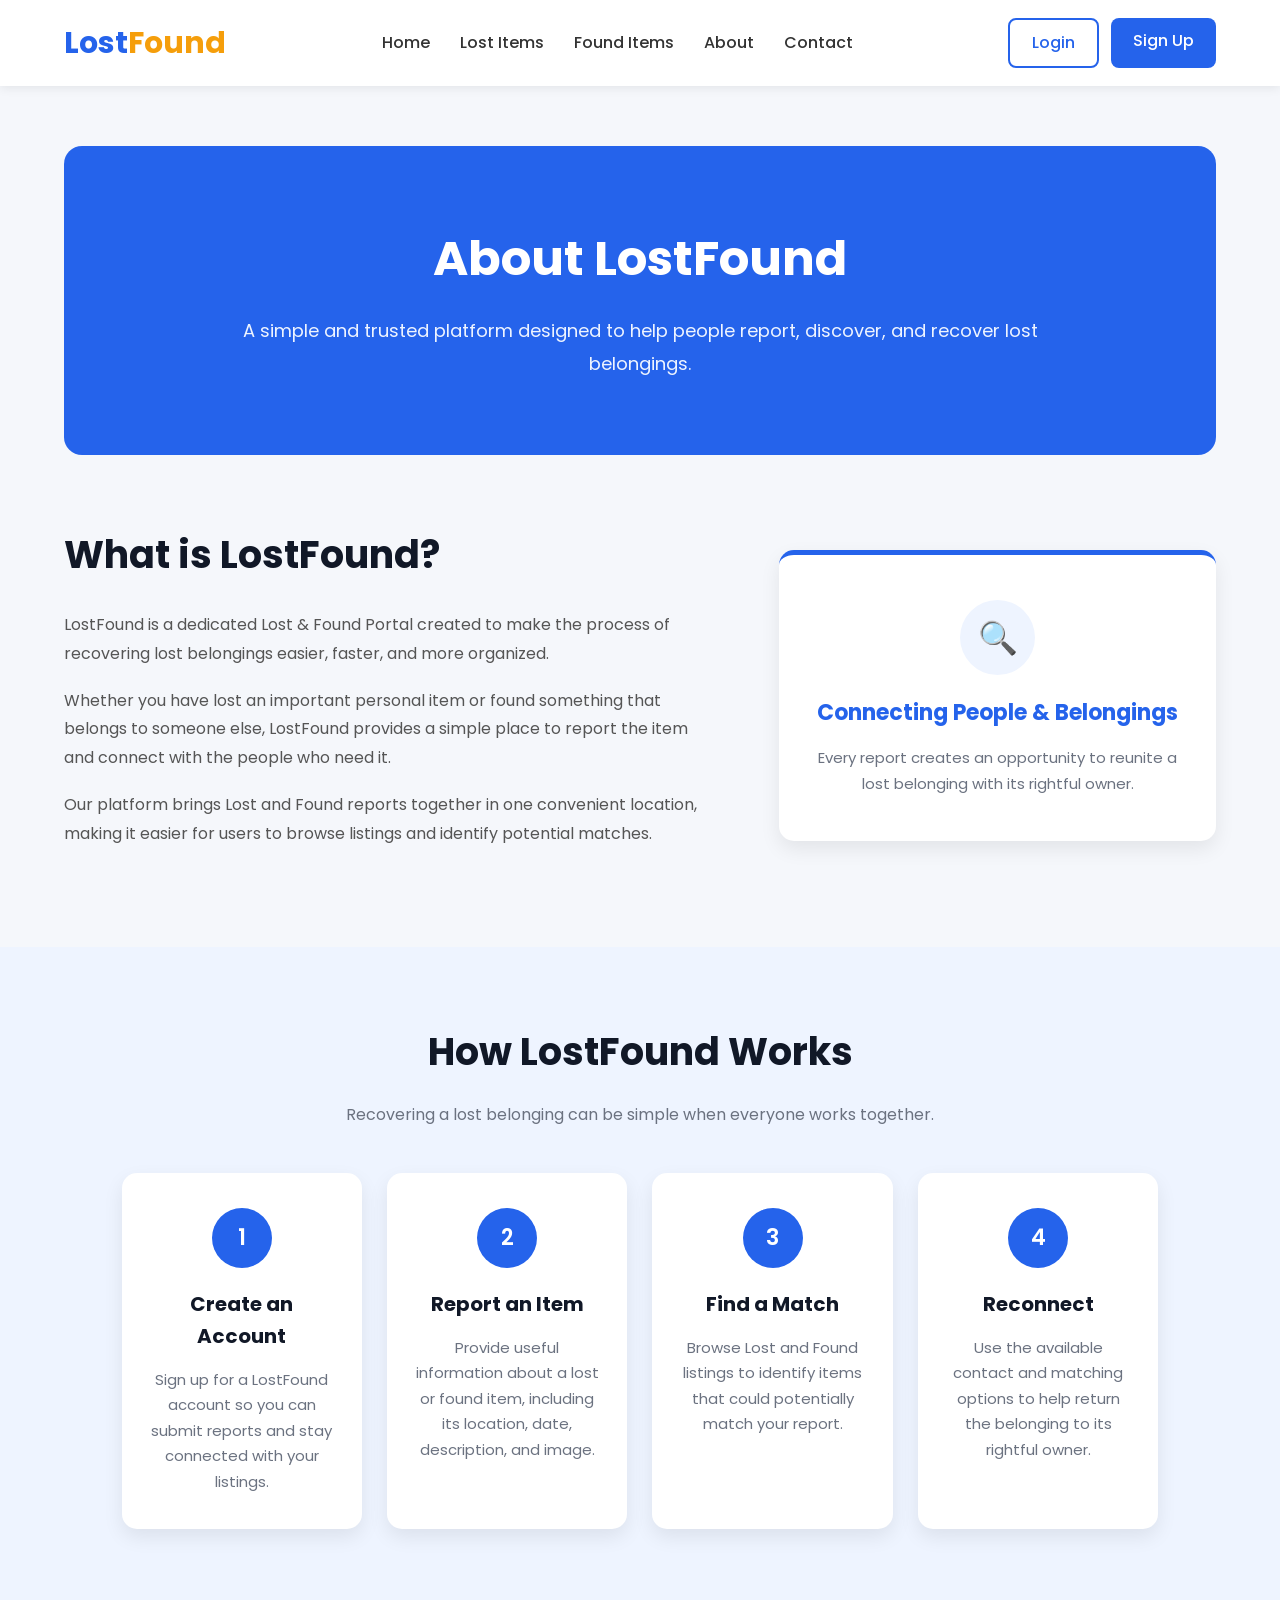
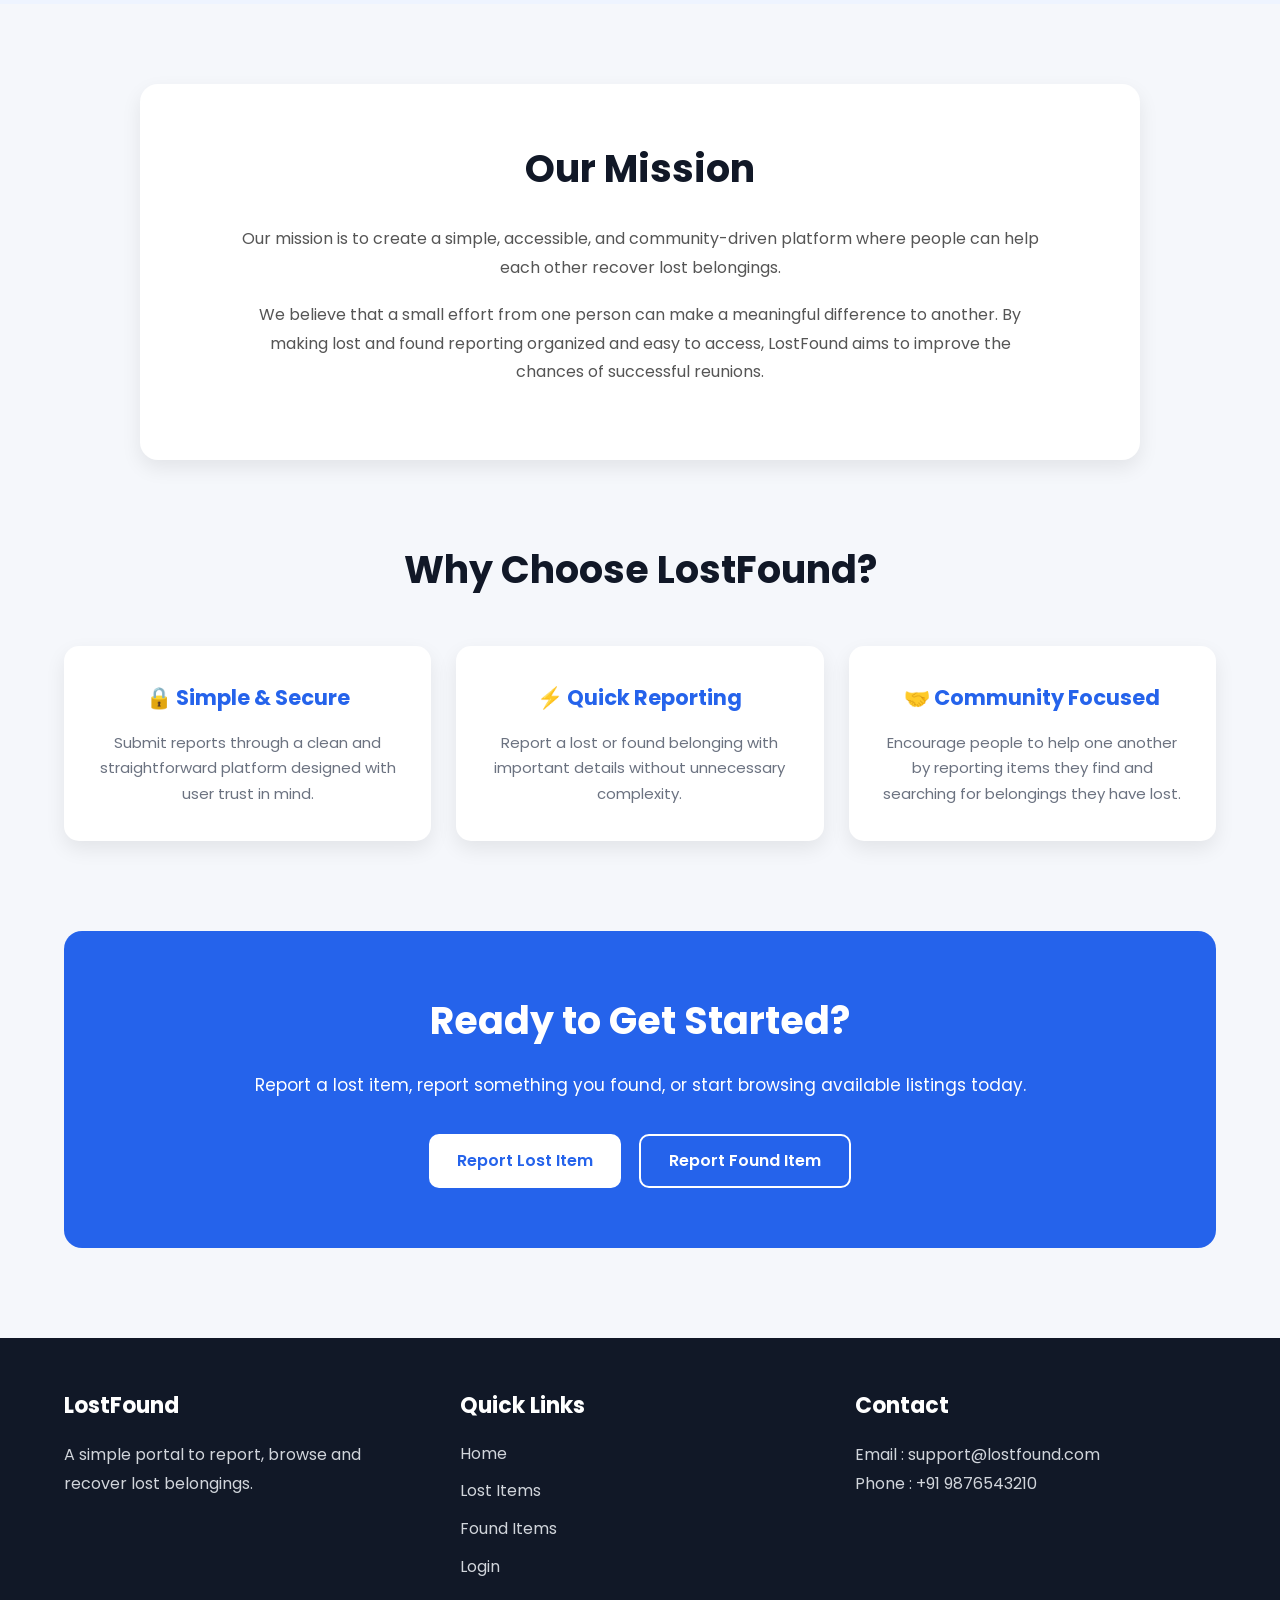
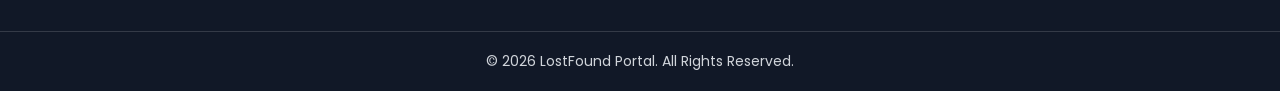
==== about.html @ a296be31 "Add files via upload" ====
<!DOCTYPE html>
<html lang="en">
<head>
    <meta charset="UTF-8">
    <meta name="viewport" content="width=device-width, initial-scale=1.0">
    <title>About | Lost & Found Portal</title>

    <!-- Google Font -->
    <link rel="preconnect" href="https://fonts.googleapis.com">
    <link href="https://fonts.googleapis.com/css2?family=Poppins:wght@300;400;500;600;700&display=swap" rel="stylesheet">

    <!-- External CSS -->
    <link rel="stylesheet" href="about.css">
</head>
<body>

<!-- ================= NAVBAR ================= -->

<header>

    <nav class="navbar">

        <div class="logo">
            Lost<span>Found</span>
        </div>

        <ul class="nav-links">

            <li><a href="index.html">Home</a></li>

            <li><a href="lost-items.html">Lost Items</a></li>

            <li><a href="found-items.html">Found Items</a></li>

            <li><a href="about.html">About</a></li>

            <li><a href="contact.html">Contact</a></li>

        </ul>

        <div class="buttons">

            <a href="login.html" class="login-btn">Login</a>

            <a href="signup.html" class="signup-btn">Sign Up</a>

        </div>

    </nav>

</header>

<!-- ================= PAGE HERO ================= -->

<section class="about-hero">

    <div class="about-hero-content">

        <h1>About LostFound</h1>

        <p>
            A simple and trusted platform designed to help people
            report, discover, and recover lost belongings.
        </p>

    </div>

</section>

<!-- ================= ABOUT INTRO ================= -->

<section class="about-section">

    <div class="about-content">

        <div class="about-text">

            <h2>What is LostFound?</h2>

            <p>
                LostFound is a dedicated Lost & Found Portal created to
                make the process of recovering lost belongings easier,
                faster, and more organized.
            </p>

            <p>
                Whether you have lost an important personal item or found
                something that belongs to someone else, LostFound provides
                a simple place to report the item and connect with the
                people who need it.
            </p>

            <p>
                Our platform brings Lost and Found reports together in one
                convenient location, making it easier for users to browse
                listings and identify potential matches.
            </p>

        </div>

        <div class="about-card">

            <div class="about-icon">
                🔍
            </div>

            <h3>Connecting People & Belongings</h3>

            <p>
                Every report creates an opportunity to reunite a lost
                belonging with its rightful owner.
            </p>

        </div>

    </div>

</section>

<!-- ================= HOW IT WORKS ================= -->

<section class="how-section">

    <h2>How LostFound Works</h2>

    <p class="section-subtitle">
        Recovering a lost belonging can be simple when everyone works together.
    </p>

    <div class="how-cards">

        <div class="how-card">

            <div class="step-number">
                1
            </div>

            <h3>Create an Account</h3>

            <p>
                Sign up for a LostFound account so you can submit reports
                and stay connected with your listings.
            </p>

        </div>

        <div class="how-card">

            <div class="step-number">
                2
            </div>

            <h3>Report an Item</h3>

            <p>
                Provide useful information about a lost or found item,
                including its location, date, description, and image.
            </p>

        </div>

        <div class="how-card">

            <div class="step-number">
                3
            </div>

            <h3>Find a Match</h3>

            <p>
                Browse Lost and Found listings to identify items that
                could potentially match your report.
            </p>

        </div>

        <div class="how-card">

            <div class="step-number">
                4
            </div>

            <h3>Reconnect</h3>

            <p>
                Use the available contact and matching options to help
                return the belonging to its rightful owner.
            </p>

        </div>

    </div>

</section>

<!-- ================= MISSION ================= -->

<section class="mission-section">

    <div class="mission-content">

        <h2>Our Mission</h2>

        <p>
            Our mission is to create a simple, accessible, and community-driven
            platform where people can help each other recover lost belongings.
        </p>

        <p>
            We believe that a small effort from one person can make a meaningful
            difference to another. By making lost and found reporting organized
            and easy to access, LostFound aims to improve the chances of successful
            reunions.
        </p>

    </div>

</section>

<!-- ================= WHY LOSTFOUND ================= -->

<section class="why-section">

    <h2>Why Choose LostFound?</h2>

    <div class="why-cards">

        <div class="why-card">

            <h3>🔒 Simple & Secure</h3>

            <p>
                Submit reports through a clean and straightforward platform
                designed with user trust in mind.
            </p>

        </div>

        <div class="why-card">

            <h3>⚡ Quick Reporting</h3>

            <p>
                Report a lost or found belonging with important details
                without unnecessary complexity.
            </p>

        </div>

        <div class="why-card">

            <h3>🤝 Community Focused</h3>

            <p>
                Encourage people to help one another by reporting items
                they find and searching for belongings they have lost.
            </p>

        </div>

    </div>

</section>

<!-- ================= CTA ================= -->

<section class="cta">

    <h2>Ready to Get Started?</h2>

    <p>
        Report a lost item, report something you found,
        or start browsing available listings today.
    </p>

    <div class="cta-buttons">

        <a href="report-lost.html" class="primary-btn">
            Report Lost Item
        </a>

        <a href="report-found.html" class="secondary-btn">
            Report Found Item
        </a>

    </div>

</section>

<!-- ================= FOOTER ================= -->

<footer>

    <div class="footer-content">

        <div>

            <h3>LostFound</h3>

            <p>
                A simple portal to report,
                browse and recover lost belongings.
            </p>

        </div>

        <div>

            <h3>Quick Links</h3>

            <ul>

                <li><a href="index.html">Home</a></li>

                <li><a href="lost-items.html">Lost Items</a></li>

                <li><a href="found-items.html">Found Items</a></li>

                <li><a href="login.html">Login</a></li>

            </ul>

        </div>

        <div>

            <h3>Contact</h3>

            <p>Email : support@lostfound.com</p>

            <p>Phone : +91 9876543210</p>

        </div>

    </div>

    <hr>

    <p class="copyright">
        © 2026 LostFound Portal. All Rights Reserved.
    </p>

</footer>

</body>
</html>
---- about.css ----
/* ==========================================
   GOOGLE FONT & RESET
========================================== */

*{
    margin:0;
    padding:0;
    box-sizing:border-box;
    font-family:'Poppins',sans-serif;
}

html{
    scroll-behavior:smooth;
}

body{
    background:#f5f7fb;
    color:#555555;
    line-height:1.6;
}

/* ==========================================
   HEADER
========================================== */

header{
    width:100%;
    background:#ffffff;
    box-shadow:0 2px 10px rgba(0,0,0,0.08);
    position:sticky;
    top:0;
    left:0;
    z-index:1000;
}

/* ==========================================
   NAVBAR
========================================== */

.navbar{
    width:90%;
    max-width:1200px;
    margin:auto;
    display:flex;
    justify-content:space-between;
    align-items:center;
    padding:18px 0;
}

.logo{
    font-size:30px;
    font-weight:700;
    color:#2563eb;
    cursor:pointer;
}

.logo span{
    color:#f59e0b;
}

.nav-links{
    list-style:none;
    display:flex;
    gap:30px;
}

.nav-links li{
    list-style:none;
}

.nav-links a{
    text-decoration:none;
    color:#333;
    font-size:16px;
    font-weight:500;
    transition:.3s;
}

.nav-links a:hover{
    color:#2563eb;
}

.buttons{
    display:flex;
    gap:12px;
}

.login-btn{
    text-decoration:none;
    padding:10px 22px;
    border:2px solid #2563eb;
    color:#2563eb;
    border-radius:8px;
    transition:.3s;
    font-weight:500;
}

.login-btn:hover{
    background:#2563eb;
    color:#fff;
}

.signup-btn{
    text-decoration:none;
    padding:10px 22px;
    background:#2563eb;
    color:white;
    border-radius:8px;
    transition:.3s;
    font-weight:500;
}

.signup-btn:hover{
    background:#1d4ed8;
}

/* ==========================================
   ABOUT HERO
========================================== */

.about-hero{
    width:90%;
    max-width:1200px;
    margin:60px auto 40px;
    background:#2563eb;
    border-radius:18px;
    padding:75px 30px;
    text-align:center;
    color:#fff;
}

.about-hero-content{
    max-width:800px;
    margin:auto;
}

.about-hero h1{
    font-size:48px;
    font-weight:700;
    margin-bottom:18px;
}

.about-hero p{
    font-size:18px;
    line-height:1.8;
    color:#eef4ff;
}

/* ==========================================
   COMMON SECTION
========================================== */

section h2{
    text-align:center;
    font-size:38px;
    color:#111827;
    margin-bottom:20px;
}

/* ==========================================
   ABOUT INTRO
========================================== */

.about-section{
    width:90%;
    max-width:1200px;
    margin:70px auto;
}

.about-content{
    display:grid;
    grid-template-columns:1.5fr 1fr;
    align-items:center;
    gap:60px;
}

.about-text h2{
    text-align:left;
    margin-bottom:25px;
}

.about-text p{
    color:#555555;
    font-size:16px;
    margin-bottom:18px;
    line-height:1.8;
}

.about-card{
    background:#ffffff;
    padding:45px 35px;
    border-radius:15px;
    text-align:center;
    box-shadow:0 8px 20px rgba(0,0,0,0.08);
    border-top:5px solid #2563eb;
    transition:.3s;
}

.about-card:hover{
    transform:translateY(-8px);
    box-shadow:0 15px 30px rgba(0,0,0,0.12);
}

.about-icon{
    width:75px;
    height:75px;
    margin:0 auto 20px;
    background:#eef4ff;
    border-radius:50%;
    display:flex;
    justify-content:center;
    align-items:center;
    font-size:32px;
}

.about-card h3{
    color:#2563eb;
    font-size:22px;
    margin-bottom:15px;
}

.about-card p{
    color:#6b7280;
    font-size:15px;
    line-height:1.7;
}

/* ==========================================
   HOW IT WORKS
========================================== */

.how-section{
    background:#eef4ff;
    padding:75px 5%;
    margin-top:80px;
}

.section-subtitle{
    text-align:center;
    color:#6b7280;
    font-size:16px;
    margin-bottom:45px;
}

.how-cards{
    width:90%;
    max-width:1200px;
    margin:auto;
    display:grid;
    grid-template-columns:repeat(4,1fr);
    gap:25px;
}

.how-card{
    background:#ffffff;
    padding:35px 25px;
    border-radius:15px;
    text-align:center;
    box-shadow:0 8px 20px rgba(0,0,0,0.08);
    transition:.3s;
}

.how-card:hover{
    transform:translateY(-8px);
    box-shadow:0 15px 30px rgba(0,0,0,0.12);
}

.step-number{
    width:60px;
    height:60px;
    background:#2563eb;
    color:#ffffff;
    border-radius:50%;
    display:flex;
    justify-content:center;
    align-items:center;
    margin:0 auto 20px;
    font-size:22px;
    font-weight:600;
}

.how-card h3{
    color:#111827;
    font-size:20px;
    margin-bottom:15px;
}

.how-card p{
    color:#6b7280;
    font-size:15px;
    line-height:1.7;
}

/* ==========================================
   MISSION SECTION
========================================== */

.mission-section{
    width:90%;
    max-width:1000px;
    margin:80px auto;
    text-align:center;
}

.mission-content{
    background:#ffffff;
    padding:55px 45px;
    border-radius:18px;
    box-shadow:0 8px 20px rgba(0,0,0,0.08);
}

.mission-content h2{
    margin-bottom:25px;
}

.mission-content p{
    max-width:800px;
    margin:0 auto 18px;
    color:#555555;
    font-size:16px;
    line-height:1.8;
}

/* ==========================================
   WHY CHOOSE LOSTFOUND
========================================== */

.why-section{
    width:90%;
    max-width:1200px;
    margin:80px auto;
}

.why-cards{
    display:grid;
    grid-template-columns:repeat(3,1fr);
    gap:25px;
    margin-top:45px;
}

.why-card{
    background:#ffffff;
    padding:35px 30px;
    border-radius:15px;
    text-align:center;
    box-shadow:0 8px 20px rgba(0,0,0,0.08);
    transition:.3s;
}

.why-card:hover{
    transform:translateY(-8px);
    box-shadow:0 15px 30px rgba(0,0,0,0.12);
}

.why-card h3{
    color:#2563eb;
    font-size:21px;
    margin-bottom:15px;
}

.why-card p{
    color:#6b7280;
    font-size:15px;
    line-height:1.7;
}

/* ==========================================
   CALL TO ACTION
========================================== */

.cta{
    width:90%;
    max-width:1200px;
    margin:90px auto;
    background:#2563eb;
    color:white;
    text-align:center;
    padding:60px 30px;
    border-radius:18px;
}

.cta h2{
    color:#fff;
    margin-bottom:20px;
}

.cta p{
    font-size:17px;
    margin-bottom:35px;
}

.cta-buttons{
    display:flex;
    justify-content:center;
    gap:18px;
    flex-wrap:wrap;
}

.primary-btn{
    text-decoration:none;
    background:#ffffff;
    color:#2563eb;
    padding:14px 28px;
    border-radius:10px;
    transition:.3s;
    font-weight:600;
}

.primary-btn:hover{
    background:#eef4ff;
    transform:translateY(-3px);
}

.secondary-btn{
    text-decoration:none;
    border:2px solid #ffffff;
    color:#ffffff;
    padding:12px 28px;
    border-radius:10px;
    transition:.3s;
    font-weight:600;
}

.secondary-btn:hover{
    background:#ffffff;
    color:#2563eb;
}

/* ==========================================
   FOOTER
========================================== */

footer{
    background:#111827;
    color:white;
    margin-top:70px;
    padding-top:50px;
}

.footer-content{
    width:90%;
    max-width:1200px;
    margin:auto;
    display:grid;
    grid-template-columns:repeat(auto-fit,minmax(250px,1fr));
    gap:35px;
    padding-bottom:40px;
}

.footer-content h3{
    margin-bottom:18px;
    font-size:22px;
}

.footer-content p{
    color:#d1d5db;
    line-height:1.8;
}

.footer-content ul{
    list-style:none;
}

.footer-content ul li{
    margin-bottom:12px;
}

.footer-content ul li a{
    text-decoration:none;
    color:#d1d5db;
    transition:.3s;
}

.footer-content ul li a:hover{
    color:white;
}

footer hr{
    border:none;
    border-top:1px solid rgba(255,255,255,.15);
}

.copyright{
    text-align:center;
    padding:18px;
    color:#d1d5db;
    font-size:14px;
}

/* ==========================================
   RESPONSIVE
========================================== */

@media(max-width:992px){

    .navbar{
        flex-direction:column;
        gap:20px;
    }

    .about-hero{
        margin-top:50px;
    }

    .about-content{
        grid-template-columns:1fr;
        gap:40px;
    }

    .about-text{
        text-align:center;
    }

    .about-text h2{
        text-align:center;
    }

    .how-cards{
        grid-template-columns:repeat(2,1fr);
    }

    .why-cards{
        grid-template-columns:repeat(2,1fr);
    }

}

@media(max-width:768px){

    .nav-links{
        flex-wrap:wrap;
        justify-content:center;
        gap:15px;
    }

    .about-hero{
        padding:60px 25px;
    }

    .about-hero h1{
        font-size:40px;
    }

    .about-hero p{
        font-size:16px;
    }

    section h2{
        font-size:30px;
    }

    .how-section{
        padding:60px 5%;
    }

    .how-cards{
        width:100%;
        grid-template-columns:1fr;
    }

    .why-cards{
        grid-template-columns:1fr;
    }

    .mission-content{
        padding:45px 25px;
    }

    .cta{
        padding:50px 20px;
    }

}

@media(max-width:480px){

    .logo{
        font-size:26px;
    }

    .buttons{
        width:100%;
        flex-direction:column;
    }

    .login-btn,
    .signup-btn{
        width:100%;
        text-align:center;
    }

    .about-hero{
        width:92%;
        padding:50px 20px;
    }

    .about-hero h1{
        font-size:30px;
    }

    .about-hero p{
        font-size:15px;
    }

    section h2{
        font-size:28px;
    }

    .about-section,
    .why-section,
    .mission-section{
        width:92%;
    }

    .about-card{
        padding:35px 20px;
    }

    .mission-content{
        padding:35px 20px;
    }

    .mission-content p{
        font-size:15px;
    }

    .cta-buttons{
        flex-direction:column;
    }

    .primary-btn,
    .secondary-btn{
        width:100%;
        text-align:center;
    }

}
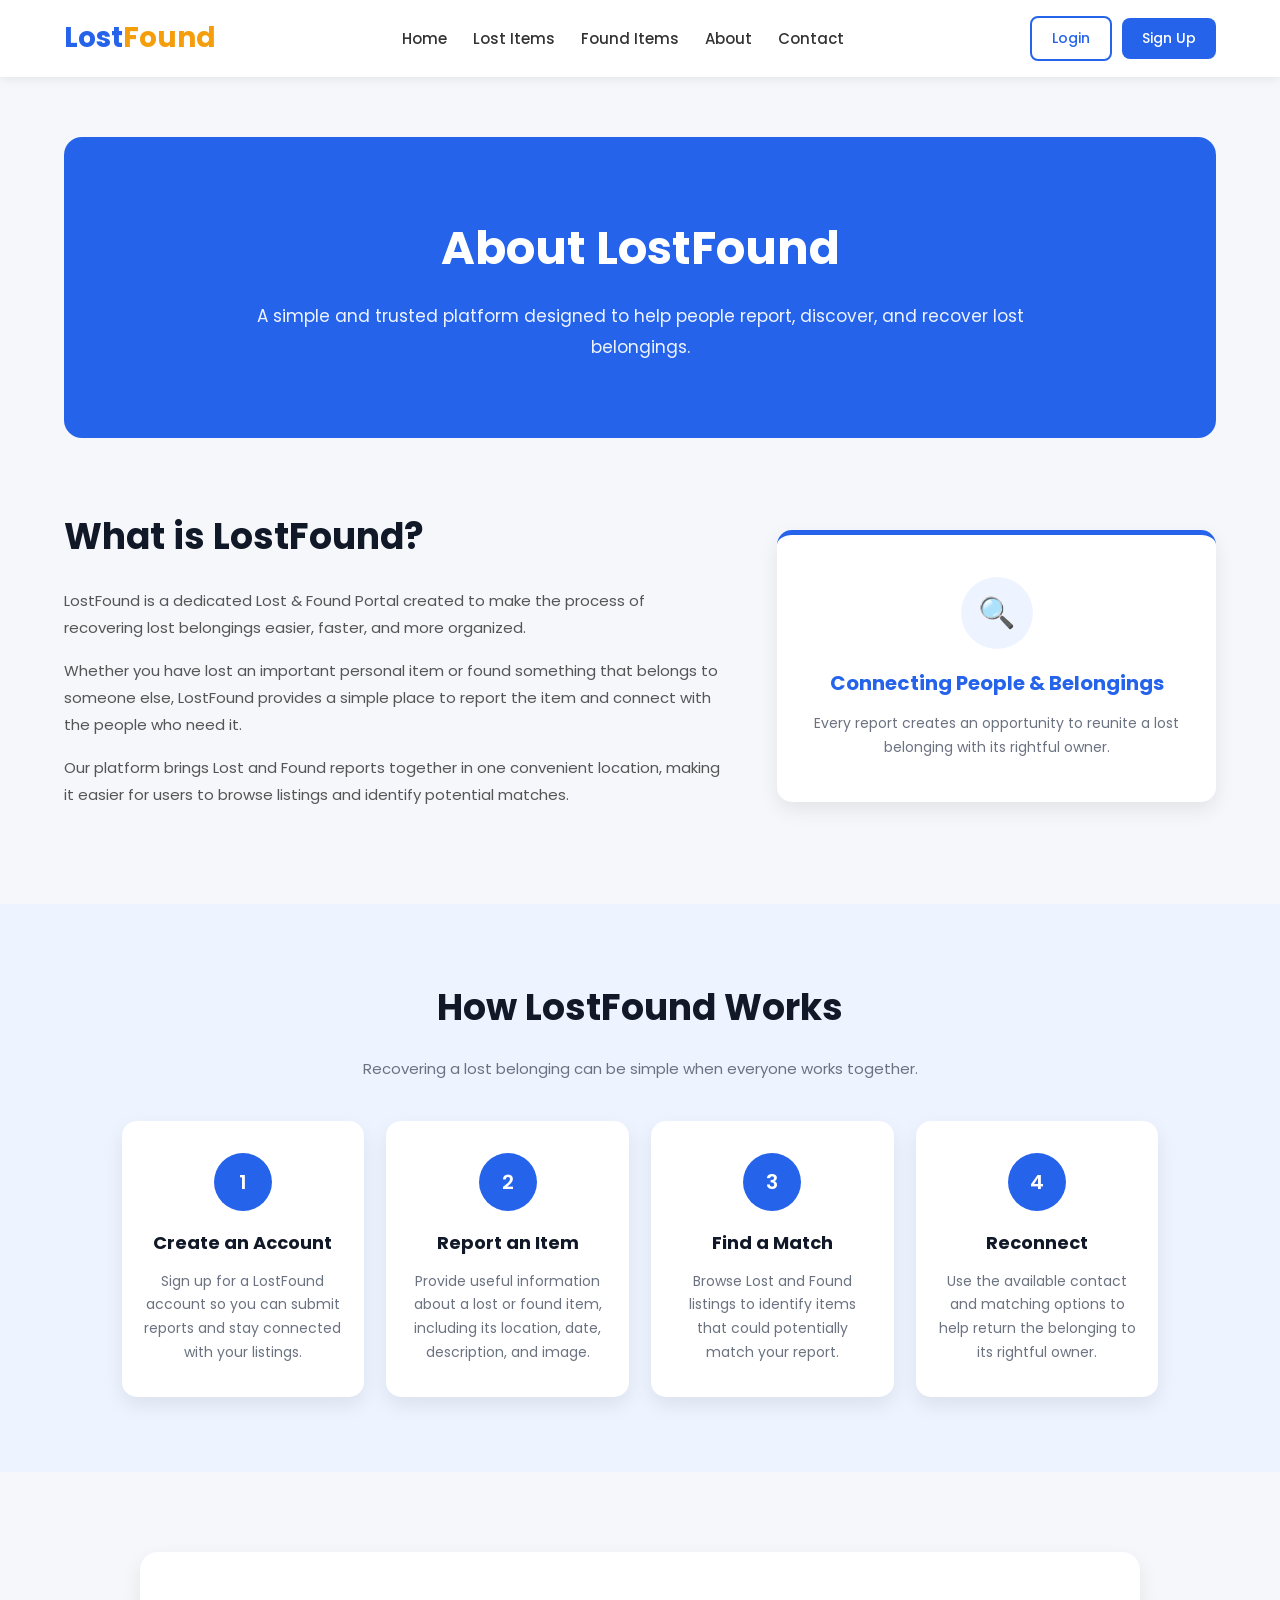
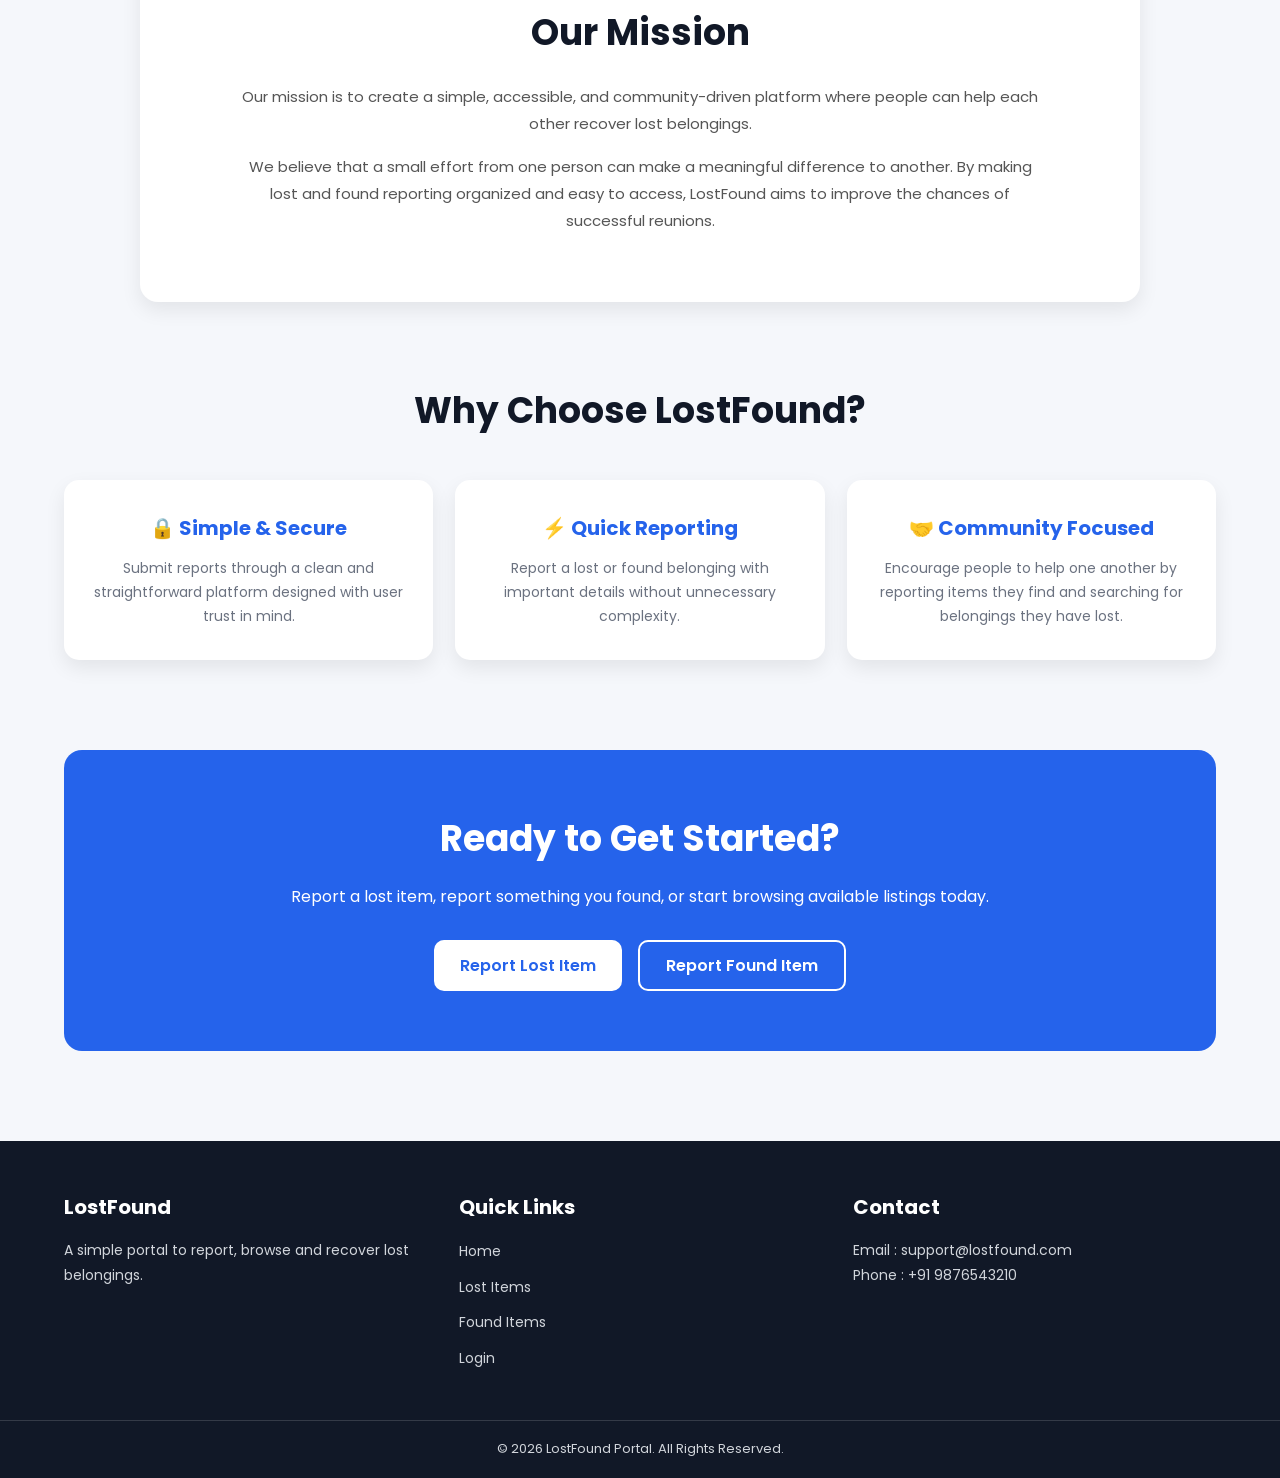
==== commit 05aef37f: "Updated website" ====
--- a/about.html
+++ b/about.html
@@ -1,347 +1,146 @@
-
-<!DOCTYPE html>
-<html lang="en">
-<head>
-    <meta charset="UTF-8">
-    <meta name="viewport" content="width=device-width, initial-scale=1.0">
-    <title>About | Lost & Found Portal</title>
-
-    <!-- Google Font -->
-    <link rel="preconnect" href="https://fonts.googleapis.com">
-    <link href="https://fonts.googleapis.com/css2?family=Poppins:wght@300;400;500;600;700&display=swap" rel="stylesheet">
-
-    <!-- External CSS -->
-    <link rel="stylesheet" href="about.css">
-</head>
-<body>
-
-<!-- ================= NAVBAR ================= -->
-
-<header>
-
-    <nav class="navbar">
-
-        <div class="logo">
-            Lost<span>Found</span>
-        </div>
-
-        <ul class="nav-links">
-
-            <li><a href="index.html">Home</a></li>
-
-            <li><a href="lost-items.html">Lost Items</a></li>
-
-            <li><a href="found-items.html">Found Items</a></li>
-
-            <li><a href="about.html">About</a></li>
-
-            <li><a href="contact.html">Contact</a></li>
-
-        </ul>
-
-        <div class="buttons">
-
-            <a href="login.html" class="login-btn">Login</a>
-
-            <a href="signup.html" class="signup-btn">Sign Up</a>
-
-        </div>
-
-    </nav>
-
-</header>
-
-<!-- ================= PAGE HERO ================= -->
-
-<section class="about-hero">
-
-    <div class="about-hero-content">
-
-        <h1>About LostFound</h1>
-
-        <p>
-            A simple and trusted platform designed to help people
-            report, discover, and recover lost belongings.
-        </p>
-
-    </div>
-
-</section>
-
-<!-- ================= ABOUT INTRO ================= -->
-
-<section class="about-section">
-
-    <div class="about-content">
-
-        <div class="about-text">
-
-            <h2>What is LostFound?</h2>
-
-            <p>
-                LostFound is a dedicated Lost & Found Portal created to
-                make the process of recovering lost belongings easier,
-                faster, and more organized.
-            </p>
-
-            <p>
-                Whether you have lost an important personal item or found
-                something that belongs to someone else, LostFound provides
-                a simple place to report the item and connect with the
-                people who need it.
-            </p>
-
-            <p>
-                Our platform brings Lost and Found reports together in one
-                convenient location, making it easier for users to browse
-                listings and identify potential matches.
-            </p>
-
-        </div>
-
-        <div class="about-card">
-
-            <div class="about-icon">
-                🔍
-            </div>
-
-            <h3>Connecting People & Belongings</h3>
-
-            <p>
-                Every report creates an opportunity to reunite a lost
-                belonging with its rightful owner.
-            </p>
-
-        </div>
-
-    </div>
-
-</section>
-
-<!-- ================= HOW IT WORKS ================= -->
-
-<section class="how-section">
-
-    <h2>How LostFound Works</h2>
-
-    <p class="section-subtitle">
-        Recovering a lost belonging can be simple when everyone works together.
-    </p>
-
-    <div class="how-cards">
-
-        <div class="how-card">
-
-            <div class="step-number">
-                1
-            </div>
-
-            <h3>Create an Account</h3>
-
-            <p>
-                Sign up for a LostFound account so you can submit reports
-                and stay connected with your listings.
-            </p>
-
-        </div>
-
-        <div class="how-card">
-
-            <div class="step-number">
-                2
-            </div>
-
-            <h3>Report an Item</h3>
-
-            <p>
-                Provide useful information about a lost or found item,
-                including its location, date, description, and image.
-            </p>
-
-        </div>
-
-        <div class="how-card">
-
-            <div class="step-number">
-                3
-            </div>
-
-            <h3>Find a Match</h3>
-
-            <p>
-                Browse Lost and Found listings to identify items that
-                could potentially match your report.
-            </p>
-
-        </div>
-
-        <div class="how-card">
-
-            <div class="step-number">
-                4
-            </div>
-
-            <h3>Reconnect</h3>
-
-            <p>
-                Use the available contact and matching options to help
-                return the belonging to its rightful owner.
-            </p>
-
-        </div>
-
-    </div>
-
-</section>
-
-<!-- ================= MISSION ================= -->
-
-<section class="mission-section">
-
-    <div class="mission-content">
-
-        <h2>Our Mission</h2>
-
-        <p>
-            Our mission is to create a simple, accessible, and community-driven
-            platform where people can help each other recover lost belongings.
-        </p>
-
-        <p>
-            We believe that a small effort from one person can make a meaningful
-            difference to another. By making lost and found reporting organized
-            and easy to access, LostFound aims to improve the chances of successful
-            reunions.
-        </p>
-
-    </div>
-
-</section>
-
-<!-- ================= WHY LOSTFOUND ================= -->
-
-<section class="why-section">
-
-    <h2>Why Choose LostFound?</h2>
-
-    <div class="why-cards">
-
-        <div class="why-card">
-
-            <h3>🔒 Simple & Secure</h3>
-
-            <p>
-                Submit reports through a clean and straightforward platform
-                designed with user trust in mind.
-            </p>
-
-        </div>
-
-        <div class="why-card">
-
-            <h3>⚡ Quick Reporting</h3>
-
-            <p>
-                Report a lost or found belonging with important details
-                without unnecessary complexity.
-            </p>
-
-        </div>
-
-        <div class="why-card">
-
-            <h3>🤝 Community Focused</h3>
-
-            <p>
-                Encourage people to help one another by reporting items
-                they find and searching for belongings they have lost.
-            </p>
-
-        </div>
-
-    </div>
-
-</section>
-
-<!-- ================= CTA ================= -->
-
-<section class="cta">
-
-    <h2>Ready to Get Started?</h2>
-
-    <p>
-        Report a lost item, report something you found,
-        or start browsing available listings today.
-    </p>
-
-    <div class="cta-buttons">
-
-        <a href="report-lost.html" class="primary-btn">
-            Report Lost Item
-        </a>
-
-        <a href="report-found.html" class="secondary-btn">
-            Report Found Item
-        </a>
-
-    </div>
-
-</section>
-
-<!-- ================= FOOTER ================= -->
-
-<footer>
-
-    <div class="footer-content">
-
-        <div>
-
-            <h3>LostFound</h3>
-
-            <p>
-                A simple portal to report,
-                browse and recover lost belongings.
-            </p>
-
-        </div>
-
-        <div>
-
-            <h3>Quick Links</h3>
-
-            <ul>
-
-                <li><a href="index.html">Home</a></li>
-
-                <li><a href="lost-items.html">Lost Items</a></li>
-
-                <li><a href="found-items.html">Found Items</a></li>
-
-                <li><a href="login.html">Login</a></li>
-
-            </ul>
-
-        </div>
-
-        <div>
-
-            <h3>Contact</h3>
-
-            <p>Email : support@lostfound.com</p>
-
-            <p>Phone : +91 9876543210</p>
-
-        </div>
-
-    </div>
-
-    <hr>
-
-    <p class="copyright">
-        © 2026 LostFound Portal. All Rights Reserved.
-    </p>
-
-</footer>
-
-</body>
+<!DOCTYPE html>
+<html lang="en">
+<head>
+<meta charset="UTF-8">
+<meta name="viewport" content="width=device-width, initial-scale=1.0">
+<meta name="description" content="Learn about LostFound — a trusted platform to report, discover, and recover lost belongings in your community.">
+<title>About | Lost &amp; Found Portal</title>
+<link rel="preconnect" href="https://fonts.googleapis.com">
+<link href="https://fonts.googleapis.com/css2?family=Poppins:wght@300;400;500;600;700&display=swap" rel="stylesheet">
+<link rel="stylesheet" href="about.css">
+</head>
+<body>
+
+<header>
+  <nav class="navbar">
+    <a href="index.html" class="logo">Lost<span>Found</span></a>
+    <input type="checkbox" id="nav-toggle" class="nav-toggle" aria-hidden="true">
+    <label for="nav-toggle" class="hamburger" aria-label="Toggle navigation">
+      <span></span><span></span><span></span>
+    </label>
+    <ul class="nav-links">
+      <li><a href="index.html">Home</a></li>
+      <li><a href="lost-items.html">Lost Items</a></li>
+      <li><a href="found-items.html">Found Items</a></li>
+      <li><a href="about.html">About</a></li>
+      <li><a href="contact.html">Contact</a></li>
+    </ul>
+    <div class="buttons">
+      <a href="login.html" class="login-btn">Login</a>
+      <a href="signup.html" class="signup-btn">Sign Up</a>
+    </div>
+  </nav>
+</header>
+
+<section class="about-hero">
+  <div class="about-hero-content">
+    <h1>About LostFound</h1>
+    <p>A simple and trusted platform designed to help people report, discover, and recover lost belongings.</p>
+  </div>
+</section>
+
+<section class="about-section">
+  <div class="about-content">
+    <div class="about-text">
+      <h2>What is LostFound?</h2>
+      <p>LostFound is a dedicated Lost &amp; Found Portal created to make the process of recovering lost belongings easier, faster, and more organized.</p>
+      <p>Whether you have lost an important personal item or found something that belongs to someone else, LostFound provides a simple place to report the item and connect with the people who need it.</p>
+      <p>Our platform brings Lost and Found reports together in one convenient location, making it easier for users to browse listings and identify potential matches.</p>
+    </div>
+    <div class="about-card">
+      <div class="about-icon">🔍</div>
+      <h3>Connecting People &amp; Belongings</h3>
+      <p>Every report creates an opportunity to reunite a lost belonging with its rightful owner.</p>
+    </div>
+  </div>
+</section>
+
+<section class="how-section">
+  <h2>How LostFound Works</h2>
+  <p class="section-subtitle">Recovering a lost belonging can be simple when everyone works together.</p>
+  <div class="how-cards">
+    <div class="how-card">
+      <div class="step-number">1</div>
+      <h3>Create an Account</h3>
+      <p>Sign up for a LostFound account so you can submit reports and stay connected with your listings.</p>
+    </div>
+    <div class="how-card">
+      <div class="step-number">2</div>
+      <h3>Report an Item</h3>
+      <p>Provide useful information about a lost or found item, including its location, date, description, and image.</p>
+    </div>
+    <div class="how-card">
+      <div class="step-number">3</div>
+      <h3>Find a Match</h3>
+      <p>Browse Lost and Found listings to identify items that could potentially match your report.</p>
+    </div>
+    <div class="how-card">
+      <div class="step-number">4</div>
+      <h3>Reconnect</h3>
+      <p>Use the available contact and matching options to help return the belonging to its rightful owner.</p>
+    </div>
+  </div>
+</section>
+
+<section class="mission-section">
+  <div class="mission-content">
+    <h2>Our Mission</h2>
+    <p>Our mission is to create a simple, accessible, and community-driven platform where people can help each other recover lost belongings.</p>
+    <p>We believe that a small effort from one person can make a meaningful difference to another. By making lost and found reporting organized and easy to access, LostFound aims to improve the chances of successful reunions.</p>
+  </div>
+</section>
+
+<section class="why-section">
+  <h2>Why Choose LostFound?</h2>
+  <div class="why-cards">
+    <div class="why-card">
+      <h3>🔒 Simple &amp; Secure</h3>
+      <p>Submit reports through a clean and straightforward platform designed with user trust in mind.</p>
+    </div>
+    <div class="why-card">
+      <h3>⚡ Quick Reporting</h3>
+      <p>Report a lost or found belonging with important details without unnecessary complexity.</p>
+    </div>
+    <div class="why-card">
+      <h3>🤝 Community Focused</h3>
+      <p>Encourage people to help one another by reporting items they find and searching for belongings they have lost.</p>
+    </div>
+  </div>
+</section>
+
+<section class="cta">
+  <h2>Ready to Get Started?</h2>
+  <p>Report a lost item, report something you found, or start browsing available listings today.</p>
+  <div class="cta-buttons">
+    <a href="report-lost.html" class="primary-btn">Report Lost Item</a>
+    <a href="report-found.html" class="secondary-btn">Report Found Item</a>
+  </div>
+</section>
+
+<footer>
+  <div class="footer-content">
+    <div>
+      <h3>LostFound</h3>
+      <p>A simple portal to report, browse and recover lost belongings.</p>
+    </div>
+    <div>
+      <h3>Quick Links</h3>
+      <ul>
+        <li><a href="index.html">Home</a></li>
+        <li><a href="lost-items.html">Lost Items</a></li>
+        <li><a href="found-items.html">Found Items</a></li>
+        <li><a href="login.html">Login</a></li>
+      </ul>
+    </div>
+    <div>
+      <h3>Contact</h3>
+      <p>Email : support@lostfound.com</p>
+      <p>Phone : +91 9876543210</p>
+    </div>
+  </div>
+  <hr>
+  <p class="copyright">© 2026 LostFound Portal. All Rights Reserved.</p>
+</footer>
+
+</body>
 </html>
--- a/about.css
+++ b/about.css
@@ -1,637 +1,135 @@
-/* ==========================================
-   GOOGLE FONT & RESET
-========================================== */
-
-*{
-    margin:0;
-    padding:0;
-    box-sizing:border-box;
-    font-family:'Poppins',sans-serif;
-}
-
-html{
-    scroll-behavior:smooth;
-}
-
-body{
-    background:#f5f7fb;
-    color:#555555;
-    line-height:1.6;
-}
-
-/* ==========================================
-   HEADER
-========================================== */
-
-header{
-    width:100%;
-    background:#ffffff;
-    box-shadow:0 2px 10px rgba(0,0,0,0.08);
-    position:sticky;
-    top:0;
-    left:0;
-    z-index:1000;
-}
-
-/* ==========================================
-   NAVBAR
-========================================== */
-
-.navbar{
-    width:90%;
-    max-width:1200px;
-    margin:auto;
-    display:flex;
-    justify-content:space-between;
-    align-items:center;
-    padding:18px 0;
-}
-
-.logo{
-    font-size:30px;
-    font-weight:700;
-    color:#2563eb;
-    cursor:pointer;
-}
-
-.logo span{
-    color:#f59e0b;
-}
-
-.nav-links{
-    list-style:none;
-    display:flex;
-    gap:30px;
-}
-
-.nav-links li{
-    list-style:none;
-}
-
-.nav-links a{
-    text-decoration:none;
-    color:#333;
-    font-size:16px;
-    font-weight:500;
-    transition:.3s;
-}
-
-.nav-links a:hover{
-    color:#2563eb;
-}
-
-.buttons{
-    display:flex;
-    gap:12px;
-}
-
-.login-btn{
-    text-decoration:none;
-    padding:10px 22px;
-    border:2px solid #2563eb;
-    color:#2563eb;
-    border-radius:8px;
-    transition:.3s;
-    font-weight:500;
-}
-
-.login-btn:hover{
-    background:#2563eb;
-    color:#fff;
-}
-
-.signup-btn{
-    text-decoration:none;
-    padding:10px 22px;
-    background:#2563eb;
-    color:white;
-    border-radius:8px;
-    transition:.3s;
-    font-weight:500;
-}
-
-.signup-btn:hover{
-    background:#1d4ed8;
-}
-
-/* ==========================================
-   ABOUT HERO
-========================================== */
-
-.about-hero{
-    width:90%;
-    max-width:1200px;
-    margin:60px auto 40px;
-    background:#2563eb;
-    border-radius:18px;
-    padding:75px 30px;
-    text-align:center;
-    color:#fff;
-}
-
-.about-hero-content{
-    max-width:800px;
-    margin:auto;
-}
-
-.about-hero h1{
-    font-size:48px;
-    font-weight:700;
-    margin-bottom:18px;
-}
-
-.about-hero p{
-    font-size:18px;
-    line-height:1.8;
-    color:#eef4ff;
-}
-
-/* ==========================================
-   COMMON SECTION
-========================================== */
-
-section h2{
-    text-align:center;
-    font-size:38px;
-    color:#111827;
-    margin-bottom:20px;
-}
-
-/* ==========================================
-   ABOUT INTRO
-========================================== */
-
-.about-section{
-    width:90%;
-    max-width:1200px;
-    margin:70px auto;
-}
-
-.about-content{
-    display:grid;
-    grid-template-columns:1.5fr 1fr;
-    align-items:center;
-    gap:60px;
-}
-
-.about-text h2{
-    text-align:left;
-    margin-bottom:25px;
-}
-
-.about-text p{
-    color:#555555;
-    font-size:16px;
-    margin-bottom:18px;
-    line-height:1.8;
-}
-
-.about-card{
-    background:#ffffff;
-    padding:45px 35px;
-    border-radius:15px;
-    text-align:center;
-    box-shadow:0 8px 20px rgba(0,0,0,0.08);
-    border-top:5px solid #2563eb;
-    transition:.3s;
-}
-
-.about-card:hover{
-    transform:translateY(-8px);
-    box-shadow:0 15px 30px rgba(0,0,0,0.12);
-}
-
-.about-icon{
-    width:75px;
-    height:75px;
-    margin:0 auto 20px;
-    background:#eef4ff;
-    border-radius:50%;
-    display:flex;
-    justify-content:center;
-    align-items:center;
-    font-size:32px;
-}
-
-.about-card h3{
-    color:#2563eb;
-    font-size:22px;
-    margin-bottom:15px;
-}
-
-.about-card p{
-    color:#6b7280;
-    font-size:15px;
-    line-height:1.7;
-}
-
-/* ==========================================
-   HOW IT WORKS
-========================================== */
-
-.how-section{
-    background:#eef4ff;
-    padding:75px 5%;
-    margin-top:80px;
-}
-
-.section-subtitle{
-    text-align:center;
-    color:#6b7280;
-    font-size:16px;
-    margin-bottom:45px;
-}
-
-.how-cards{
-    width:90%;
-    max-width:1200px;
-    margin:auto;
-    display:grid;
-    grid-template-columns:repeat(4,1fr);
-    gap:25px;
-}
-
-.how-card{
-    background:#ffffff;
-    padding:35px 25px;
-    border-radius:15px;
-    text-align:center;
-    box-shadow:0 8px 20px rgba(0,0,0,0.08);
-    transition:.3s;
-}
-
-.how-card:hover{
-    transform:translateY(-8px);
-    box-shadow:0 15px 30px rgba(0,0,0,0.12);
-}
-
-.step-number{
-    width:60px;
-    height:60px;
-    background:#2563eb;
-    color:#ffffff;
-    border-radius:50%;
-    display:flex;
-    justify-content:center;
-    align-items:center;
-    margin:0 auto 20px;
-    font-size:22px;
-    font-weight:600;
-}
-
-.how-card h3{
-    color:#111827;
-    font-size:20px;
-    margin-bottom:15px;
-}
-
-.how-card p{
-    color:#6b7280;
-    font-size:15px;
-    line-height:1.7;
-}
-
-/* ==========================================
-   MISSION SECTION
-========================================== */
-
-.mission-section{
-    width:90%;
-    max-width:1000px;
-    margin:80px auto;
-    text-align:center;
-}
-
-.mission-content{
-    background:#ffffff;
-    padding:55px 45px;
-    border-radius:18px;
-    box-shadow:0 8px 20px rgba(0,0,0,0.08);
-}
-
-.mission-content h2{
-    margin-bottom:25px;
-}
-
-.mission-content p{
-    max-width:800px;
-    margin:0 auto 18px;
-    color:#555555;
-    font-size:16px;
-    line-height:1.8;
-}
-
-/* ==========================================
-   WHY CHOOSE LOSTFOUND
-========================================== */
-
-.why-section{
-    width:90%;
-    max-width:1200px;
-    margin:80px auto;
-}
-
-.why-cards{
-    display:grid;
-    grid-template-columns:repeat(3,1fr);
-    gap:25px;
-    margin-top:45px;
-}
-
-.why-card{
-    background:#ffffff;
-    padding:35px 30px;
-    border-radius:15px;
-    text-align:center;
-    box-shadow:0 8px 20px rgba(0,0,0,0.08);
-    transition:.3s;
-}
-
-.why-card:hover{
-    transform:translateY(-8px);
-    box-shadow:0 15px 30px rgba(0,0,0,0.12);
-}
-
-.why-card h3{
-    color:#2563eb;
-    font-size:21px;
-    margin-bottom:15px;
-}
-
-.why-card p{
-    color:#6b7280;
-    font-size:15px;
-    line-height:1.7;
-}
-
-/* ==========================================
-   CALL TO ACTION
-========================================== */
-
-.cta{
-    width:90%;
-    max-width:1200px;
-    margin:90px auto;
-    background:#2563eb;
-    color:white;
-    text-align:center;
-    padding:60px 30px;
-    border-radius:18px;
-}
-
-.cta h2{
-    color:#fff;
-    margin-bottom:20px;
-}
-
-.cta p{
-    font-size:17px;
-    margin-bottom:35px;
-}
-
-.cta-buttons{
-    display:flex;
-    justify-content:center;
-    gap:18px;
-    flex-wrap:wrap;
-}
-
-.primary-btn{
-    text-decoration:none;
-    background:#ffffff;
-    color:#2563eb;
-    padding:14px 28px;
-    border-radius:10px;
-    transition:.3s;
-    font-weight:600;
-}
-
-.primary-btn:hover{
-    background:#eef4ff;
-    transform:translateY(-3px);
-}
-
-.secondary-btn{
-    text-decoration:none;
-    border:2px solid #ffffff;
-    color:#ffffff;
-    padding:12px 28px;
-    border-radius:10px;
-    transition:.3s;
-    font-weight:600;
-}
-
-.secondary-btn:hover{
-    background:#ffffff;
-    color:#2563eb;
-}
-
-/* ==========================================
-   FOOTER
-========================================== */
-
-footer{
-    background:#111827;
-    color:white;
-    margin-top:70px;
-    padding-top:50px;
-}
-
-.footer-content{
-    width:90%;
-    max-width:1200px;
-    margin:auto;
-    display:grid;
-    grid-template-columns:repeat(auto-fit,minmax(250px,1fr));
-    gap:35px;
-    padding-bottom:40px;
-}
-
-.footer-content h3{
-    margin-bottom:18px;
-    font-size:22px;
-}
-
-.footer-content p{
-    color:#d1d5db;
-    line-height:1.8;
-}
-
-.footer-content ul{
-    list-style:none;
-}
-
-.footer-content ul li{
-    margin-bottom:12px;
-}
-
-.footer-content ul li a{
-    text-decoration:none;
-    color:#d1d5db;
-    transition:.3s;
-}
-
-.footer-content ul li a:hover{
-    color:white;
-}
-
-footer hr{
-    border:none;
-    border-top:1px solid rgba(255,255,255,.15);
-}
-
-.copyright{
-    text-align:center;
-    padding:18px;
-    color:#d1d5db;
-    font-size:14px;
-}
-
-/* ==========================================
-   RESPONSIVE
-========================================== */
-
-@media(max-width:992px){
-
-    .navbar{
-        flex-direction:column;
-        gap:20px;
-    }
-
-    .about-hero{
-        margin-top:50px;
-    }
-
-    .about-content{
-        grid-template-columns:1fr;
-        gap:40px;
-    }
-
-    .about-text{
-        text-align:center;
-    }
-
-    .about-text h2{
-        text-align:center;
-    }
-
-    .how-cards{
-        grid-template-columns:repeat(2,1fr);
-    }
-
-    .why-cards{
-        grid-template-columns:repeat(2,1fr);
-    }
-
-}
-
-@media(max-width:768px){
-
-    .nav-links{
-        flex-wrap:wrap;
-        justify-content:center;
-        gap:15px;
-    }
-
-    .about-hero{
-        padding:60px 25px;
-    }
-
-    .about-hero h1{
-        font-size:40px;
-    }
-
-    .about-hero p{
-        font-size:16px;
-    }
-
-    section h2{
-        font-size:30px;
-    }
-
-    .how-section{
-        padding:60px 5%;
-    }
-
-    .how-cards{
-        width:100%;
-        grid-template-columns:1fr;
-    }
-
-    .why-cards{
-        grid-template-columns:1fr;
-    }
-
-    .mission-content{
-        padding:45px 25px;
-    }
-
-    .cta{
-        padding:50px 20px;
-    }
-
-}
-
-@media(max-width:480px){
-
-    .logo{
-        font-size:26px;
-    }
-
-    .buttons{
-        width:100%;
-        flex-direction:column;
-    }
-
-    .login-btn,
-    .signup-btn{
-        width:100%;
-        text-align:center;
-    }
-
-    .about-hero{
-        width:92%;
-        padding:50px 20px;
-    }
-
-    .about-hero h1{
-        font-size:30px;
-    }
-
-    .about-hero p{
-        font-size:15px;
-    }
-
-    section h2{
-        font-size:28px;
-    }
-
-    .about-section,
-    .why-section,
-    .mission-section{
-        width:92%;
-    }
-
-    .about-card{
-        padding:35px 20px;
-    }
-
-    .mission-content{
-        padding:35px 20px;
-    }
-
-    .mission-content p{
-        font-size:15px;
-    }
-
-    .cta-buttons{
-        flex-direction:column;
-    }
-
-    .primary-btn,
-    .secondary-btn{
-        width:100%;
-        text-align:center;
-    }
-
+*{margin:0;padding:0;box-sizing:border-box;font-family:'Poppins',sans-serif;}
+html{scroll-behavior:smooth;}
+body{background:#f5f7fb;color:#333;line-height:1.6;}
+
+/* HEADER */
+header{width:100%;background:#fff;box-shadow:0 2px 10px rgba(0,0,0,0.08);position:sticky;top:0;left:0;z-index:1000;}
+
+/* NAVBAR */
+.navbar{width:90%;max-width:1200px;margin:auto;display:flex;justify-content:space-between;align-items:center;padding:16px 0;gap:20px;flex-wrap:wrap;}
+.logo{font-size:28px;font-weight:700;color:#2563eb;text-decoration:none;cursor:pointer;flex-shrink:0;}
+.logo span{color:#f59e0b;}
+.nav-links{list-style:none;display:flex;gap:26px;align-items:center;}
+.nav-links li{list-style:none;}
+.nav-links a{text-decoration:none;color:#333;font-size:15px;font-weight:500;transition:.3s;}
+.nav-links a:hover{color:#2563eb;}
+.buttons{display:flex;gap:10px;align-items:center;flex-shrink:0;}
+.login-btn{text-decoration:none;padding:9px 20px;border:2px solid #2563eb;color:#2563eb;border-radius:8px;transition:.3s;font-weight:500;font-size:14px;}
+.login-btn:hover{background:#2563eb;color:#fff;}
+.signup-btn{text-decoration:none;padding:9px 20px;background:#2563eb;color:#fff;border-radius:8px;transition:.3s;font-weight:500;font-size:14px;}
+.signup-btn:hover{background:#1d4ed8;}
+.nav-toggle{display:none;}
+.hamburger{display:none;flex-direction:column;justify-content:center;gap:5px;cursor:pointer;padding:4px;order:3;}
+.hamburger span{display:block;width:24px;height:2px;background:#333;border-radius:2px;transition:.3s;}
+.nav-toggle:checked ~ .hamburger span:nth-child(1){transform:translateY(7px) rotate(45deg);}
+.nav-toggle:checked ~ .hamburger span:nth-child(2){opacity:0;}
+.nav-toggle:checked ~ .hamburger span:nth-child(3){transform:translateY(-7px) rotate(-45deg);}
+
+/* ABOUT HERO */
+.about-hero{width:90%;max-width:1200px;margin:60px auto 40px;background:#2563eb;border-radius:18px;padding:75px 30px;text-align:center;color:#fff;}
+.about-hero-content{max-width:800px;margin:auto;}
+.about-hero h1{font-size:46px;font-weight:700;margin-bottom:16px;}
+.about-hero p{font-size:17px;line-height:1.8;color:#eef4ff;}
+
+/* SECTION COMMON */
+section h2{text-align:center;font-size:36px;color:#111827;margin-bottom:20px;}
+
+/* ABOUT INTRO */
+.about-section{width:90%;max-width:1200px;margin:70px auto;}
+.about-content{display:grid;grid-template-columns:1.5fr 1fr;align-items:center;gap:55px;}
+.about-text h2{text-align:left;margin-bottom:22px;}
+.about-text p{color:#555;font-size:15px;margin-bottom:16px;line-height:1.8;}
+.about-card{background:#fff;padding:42px 32px;border-radius:15px;text-align:center;box-shadow:0 8px 20px rgba(0,0,0,0.08);border-top:5px solid #2563eb;transition:.3s;}
+.about-card:hover{transform:translateY(-8px);box-shadow:0 15px 30px rgba(0,0,0,0.12);}
+.about-icon{width:72px;height:72px;margin:0 auto 18px;background:#eef4ff;border-radius:50%;display:flex;justify-content:center;align-items:center;font-size:30px;}
+.about-card h3{color:#2563eb;font-size:20px;margin-bottom:13px;}
+.about-card p{color:#6b7280;font-size:14px;line-height:1.7;}
+
+/* HOW IT WORKS */
+.how-section{background:#eef4ff;padding:75px 5%;margin-top:80px;}
+.section-subtitle{text-align:center;color:#6b7280;font-size:15px;margin-bottom:40px;}
+.how-cards{width:90%;max-width:1200px;margin:auto;display:grid;grid-template-columns:repeat(4,1fr);gap:22px;}
+.how-card{background:#fff;padding:32px 22px;border-radius:15px;text-align:center;box-shadow:0 8px 20px rgba(0,0,0,0.08);transition:.3s;}
+.how-card:hover{transform:translateY(-8px);box-shadow:0 15px 30px rgba(0,0,0,0.12);}
+.step-number{width:58px;height:58px;background:#2563eb;color:#fff;border-radius:50%;display:flex;justify-content:center;align-items:center;margin:0 auto 18px;font-size:20px;font-weight:600;}
+.how-card h3{color:#111827;font-size:18px;margin-bottom:12px;}
+.how-card p{color:#6b7280;font-size:14px;line-height:1.7;}
+
+/* MISSION */
+.mission-section{width:90%;max-width:1000px;margin:80px auto;text-align:center;}
+.mission-content{background:#fff;padding:52px 42px;border-radius:18px;box-shadow:0 8px 20px rgba(0,0,0,0.08);}
+.mission-content h2{margin-bottom:22px;}
+.mission-content p{max-width:800px;margin:0 auto 16px;color:#555;font-size:15px;line-height:1.8;}
+
+/* WHY SECTION */
+.why-section{width:90%;max-width:1200px;margin:80px auto;}
+.why-cards{display:grid;grid-template-columns:repeat(3,1fr);gap:22px;margin-top:40px;}
+.why-card{background:#fff;padding:32px 28px;border-radius:15px;text-align:center;box-shadow:0 8px 20px rgba(0,0,0,0.08);transition:.3s;}
+.why-card:hover{transform:translateY(-8px);box-shadow:0 15px 30px rgba(0,0,0,0.12);}
+.why-card h3{color:#2563eb;font-size:20px;margin-bottom:13px;}
+.why-card p{color:#6b7280;font-size:14px;line-height:1.7;}
+
+/* CTA */
+.cta{width:90%;max-width:1200px;margin:90px auto;background:#2563eb;color:#fff;text-align:center;padding:60px 30px;border-radius:18px;}
+.cta h2{color:#fff;margin-bottom:16px;}
+.cta p{font-size:16px;margin-bottom:30px;}
+.cta-buttons{display:flex;justify-content:center;gap:16px;flex-wrap:wrap;}
+.primary-btn{display:inline-block;text-decoration:none;background:#fff;color:#2563eb;padding:13px 26px;border-radius:10px;transition:.3s;font-weight:600;}
+.primary-btn:hover{background:#eef4ff;transform:translateY(-3px);}
+.secondary-btn{display:inline-block;text-decoration:none;border:2px solid #fff;color:#fff;padding:11px 26px;border-radius:10px;transition:.3s;font-weight:600;}
+.secondary-btn:hover{background:#fff;color:#2563eb;}
+
+/* FOOTER */
+footer{background:#111827;color:#fff;margin-top:70px;padding-top:50px;}
+.footer-content{width:90%;max-width:1200px;margin:auto;display:grid;grid-template-columns:repeat(auto-fit,minmax(220px,1fr));gap:32px;padding-bottom:40px;}
+.footer-content h3{margin-bottom:15px;font-size:20px;}
+.footer-content p{color:#d1d5db;line-height:1.8;font-size:14px;}
+.footer-content ul{list-style:none;}
+.footer-content ul li{margin-bottom:10px;}
+.footer-content ul li a{text-decoration:none;color:#d1d5db;font-size:14px;transition:.3s;}
+.footer-content ul li a:hover{color:#fff;}
+footer hr{border:none;border-top:1px solid rgba(255,255,255,.15);}
+.copyright{text-align:center;padding:18px;color:#d1d5db;font-size:13px;}
+
+/* RESPONSIVE */
+@media(max-width:992px){
+  .about-content{grid-template-columns:1fr;gap:36px;}
+  .about-text{text-align:center;}
+  .about-text h2{text-align:center;}
+  .how-cards{grid-template-columns:repeat(2,1fr);}
+  .why-cards{grid-template-columns:repeat(2,1fr);}
+}
+
+@media(max-width:768px){
+  .hamburger{display:flex;}
+  .nav-links{display:none;width:100%;flex-direction:column;gap:0;background:#fff;order:4;}
+  .nav-toggle:checked ~ .nav-links{display:flex;}
+  .nav-links li{border-top:1px solid #f0f0f0;}
+  .nav-links a{display:block;padding:12px 0;}
+  .buttons{order:2;}
+  .about-hero{padding:55px 22px;}
+  .about-hero h1{font-size:36px;}
+  .about-hero p{font-size:15px;}
+  section h2{font-size:28px;}
+  .how-section{padding:55px 5%;}
+  .how-cards{width:100%;grid-template-columns:1fr;}
+  .why-cards{grid-template-columns:1fr;}
+  .mission-content{padding:40px 22px;}
+  .cta{padding:45px 18px;}
+}
+
+@media(max-width:480px){
+  .logo{font-size:24px;}
+  .buttons{flex-direction:column;width:100%;order:5;}
+  .login-btn,.signup-btn{width:100%;text-align:center;}
+  .about-hero{width:92%;padding:45px 18px;}
+  .about-hero h1{font-size:28px;}
+  .about-hero p{font-size:14px;}
+  section h2{font-size:26px;}
+  .about-section,.why-section,.mission-section{width:92%;}
+  .about-card{padding:30px 18px;}
+  .mission-content{padding:30px 18px;}
+  .mission-content p{font-size:14px;}
+  .cta-buttons{flex-direction:column;}
+  .primary-btn,.secondary-btn{width:100%;text-align:center;}
 }
